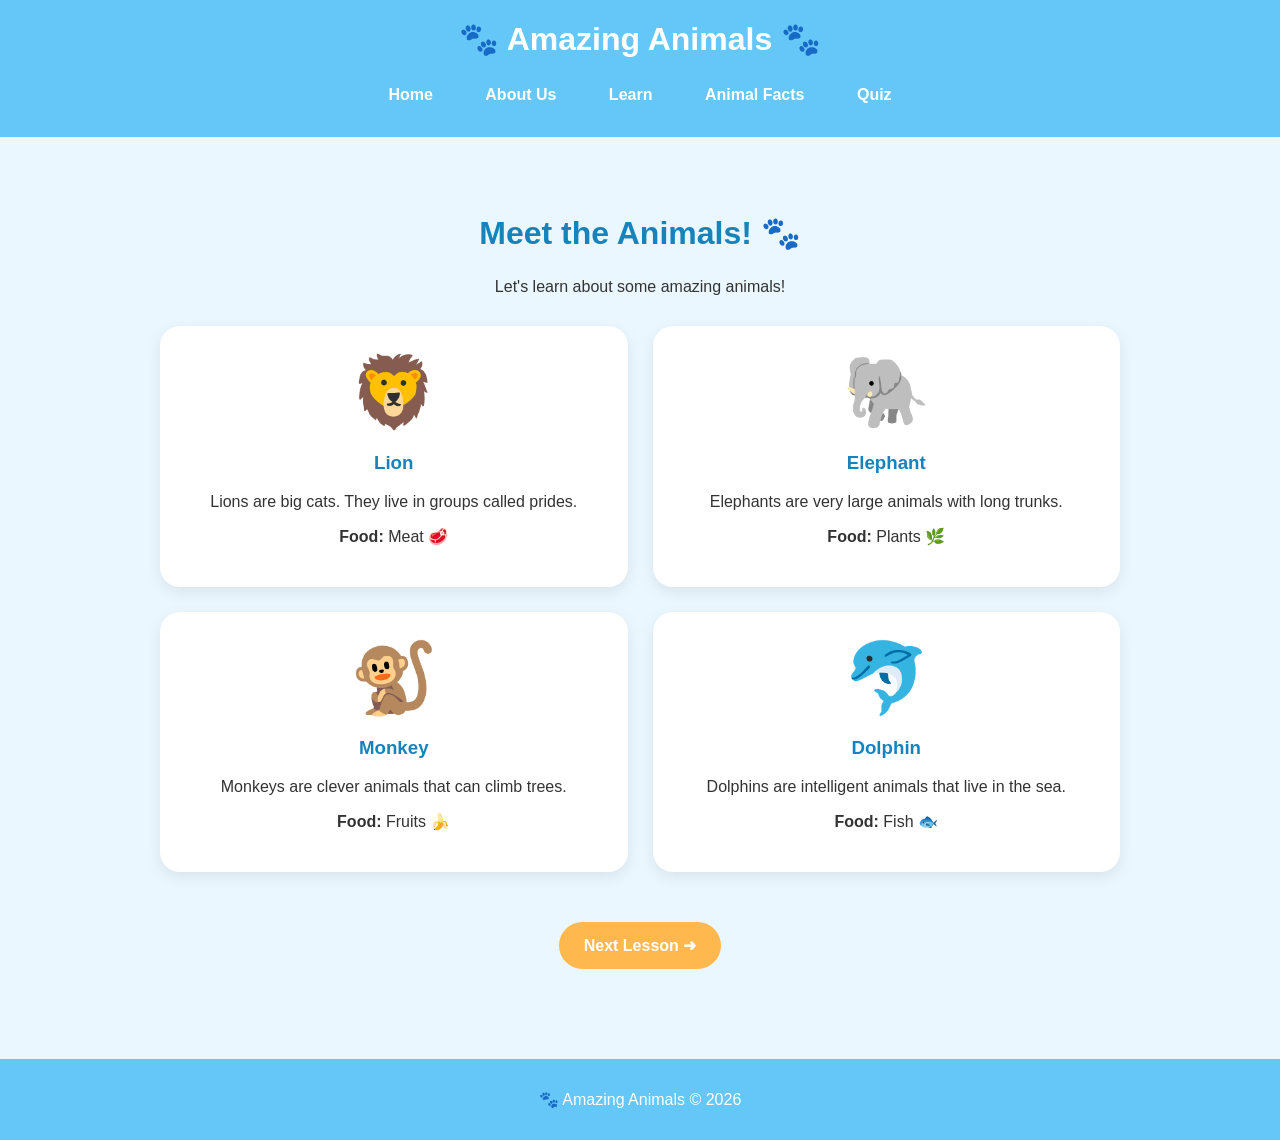
==== animal.html @ 250c2335 "Add files via upload" ====
<!DOCTYPE html>
<html lang="en">
<head>
    <meta charset="UTF-8">
    <meta name="viewport" content="width=device-width, initial-scale=1.0">
    <title>Learn About Animals</title>
    <link rel="stylesheet" href="style.css">
</head>

<body>

<header>
    <h1>🐾 Amazing Animals 🐾</h1>

    <nav>
        <a href="index.html">Home</a>
        <a href="about.html">About Us</a>
        <a href="animal.html">Learn</a>
        <a href="animal_facts.html">Animal Facts</a>
        <a href="quiz.html">Quiz</a>
    </nav>
</header>

<section class="page">

    <h2>Meet the Animals! 🐾</h2>

    <p class="intro">
        Let's learn about some amazing animals!
    </p>

    <div class="animal-grid">

        <div class="animal-card">
            <div class="animal-emoji">🦁</div>
            <h3>Lion</h3>
            <p>Lions are big cats. They live in groups called prides.</p>
            <p><strong>Food:</strong> Meat 🥩</p>
        </div>

        <div class="animal-card">
            <div class="animal-emoji">🐘</div>
            <h3>Elephant</h3>
            <p>Elephants are very large animals with long trunks.</p>
            <p><strong>Food:</strong> Plants 🌿</p>
        </div>

        <div class="animal-card">
            <div class="animal-emoji">🐒</div>
            <h3>Monkey</h3>
            <p>Monkeys are clever animals that can climb trees.</p>
            <p><strong>Food:</strong> Fruits 🍌</p>
        </div>

        <div class="animal-card">
            <div class="animal-emoji">🐬</div>
            <h3>Dolphin</h3>
            <p>Dolphins are intelligent animals that live in the sea.</p>
            <p><strong>Food:</strong> Fish 🐟</p>
        </div>

    </div>

    <a href="animal_facts.html" class="button">
        Next Lesson ➜
    </a>

</section>

<footer>
    <p>🐾 Amazing Animals © 2026</p>
</footer>

</body>
</html>
---- style.css ----
* {
    box-sizing: border-box;
}

body {
    margin: 0;
    font-family: Arial, sans-serif;
    background-color: #eaf7ff;
    color: #333;
}

header {
    background-color: #65c7f7;
    padding: 20px;
    text-align: center;
}

header h1 {
    color: white;
    margin: 0 0 15px;
    font-size: 32px;
}

nav a {
    display: inline-block;
    color: white;
    text-decoration: none;
    margin: 5px 10px;
    padding: 8px 14px;
    border-radius: 20px;
    font-weight: bold;
}

nav a:hover {
    background-color: white;
    color: #2196d2;
}


/* HOME */

.hero {
    text-align: center;
    padding: 80px 20px;
    background-color: #d9f3ff;
}

.hero h2 {
    font-size: 38px;
    color: #1683bd;
}

.hero p {
    max-width: 650px;
    margin: 20px auto;
    font-size: 18px;
    line-height: 1.6;
}

.button {
    display: inline-block;
    margin-top: 20px;
    padding: 14px 25px;
    background-color: #ffb84d;
    color: white;
    text-decoration: none;
    border-radius: 25px;
    font-weight: bold;
}

.button:hover {
    background-color: #ff9f1c;
}


/* CARDS */

.cards {
    display: flex;
    justify-content: center;
    gap: 25px;
    padding: 50px 20px;
    flex-wrap: wrap;
}

.card {
    background-color: white;
    width: 250px;
    padding: 25px;
    text-align: center;
    border-radius: 20px;
    box-shadow: 0 5px 15px rgba(0,0,0,0.1);
}

.emoji {
    font-size: 55px;
}


/* GENERAL PAGE */

.page {
    max-width: 1000px;
    margin: auto;
    padding: 50px 20px;
    text-align: center;
}

.page h2 {
    color: #1683bd;
    font-size: 32px;
}

.about-box {
    background-color: white;
    padding: 30px;
    border-radius: 20px;
    text-align: left;
    line-height: 1.7;
    box-shadow: 0 5px 15px rgba(0,0,0,0.08);
}


/* ANIMALS */

.animal-grid {
    display: grid;
    grid-template-columns: repeat(2, 1fr);
    gap: 25px;
    margin-top: 30px;
    margin-bottom: 30px;
}

.animal-card {
    background-color: white;
    padding: 25px;
    border-radius: 20px;
    box-shadow: 0 5px 15px rgba(0,0,0,0.08);
}

.animal-emoji {
    font-size: 70px;
}

.animal-card h3 {
    color: #1683bd;
}


/* FACTS */

.fact-box {
    background-color: white;
    margin: 20px auto;
    padding: 20px;
    border-radius: 20px;
    max-width: 700px;
    box-shadow: 0 5px 15px rgba(0,0,0,0.08);
}

.fact-box h3 {
    color: #1683bd;
}

.lesson-complete {
    margin-top: 40px;
    padding: 30px;
    background-color: #fff4cf;
    border-radius: 20px;
}


/* QUIZ */

.quiz-container {
    max-width: 850px;
    margin: auto;
    padding: 40px 20px;
}

.quiz-container h2 {
    text-align: center;
    color: #1683bd;
    font-size: 35px;
}

.quiz-container > p {
    text-align: center;
}

.question {
    background-color: white;
    margin: 25px 0;
    padding: 25px;
    border-radius: 20px;
    box-shadow: 0 5px 15px rgba(0,0,0,0.08);
}

.question h3 {
    color: #1683bd;
}

.question label {
    display: block;
    background-color: #f0f9ff;
    margin: 10px 0;
    padding: 13px;
    border-radius: 12px;
    cursor: pointer;
}

.question label:hover {
    background-color: #d8f1ff;
}

.question input {
    margin-right: 10px;
}

button {
    border: none;
    padding: 14px 25px;
    margin: 10px;
    border-radius: 25px;
    background-color: #65c7f7;
    color: white;
    font-size: 16px;
    font-weight: bold;
    cursor: pointer;
}

button:hover {
    background-color: #1683bd;
}


/* RESULT */

#result {
    margin: 25px auto;
    padding: 20px;
    border-radius: 15px;
    font-size: 20px;
    font-weight: bold;
    text-align: center;
    transition: 0.3s;
}


/* FOOTER */

footer {
    background-color: #65c7f7;
    color: white;
    text-align: center;
    padding: 15px;
    margin-top: 40px;
}


/* RESPONSIVE */

@media (max-width: 600px) {

    header h1 {
        font-size: 25px;
    }

    nav a {
        margin: 3px;
        font-size: 14px;
    }

    .hero h2 {
        font-size: 28px;
    }

    .animal-grid {
        grid-template-columns: 1fr;
    }

    .cards {
        flex-direction: column;
        align-items: center;
    }

    .card {
        width: 90%;
    }
}
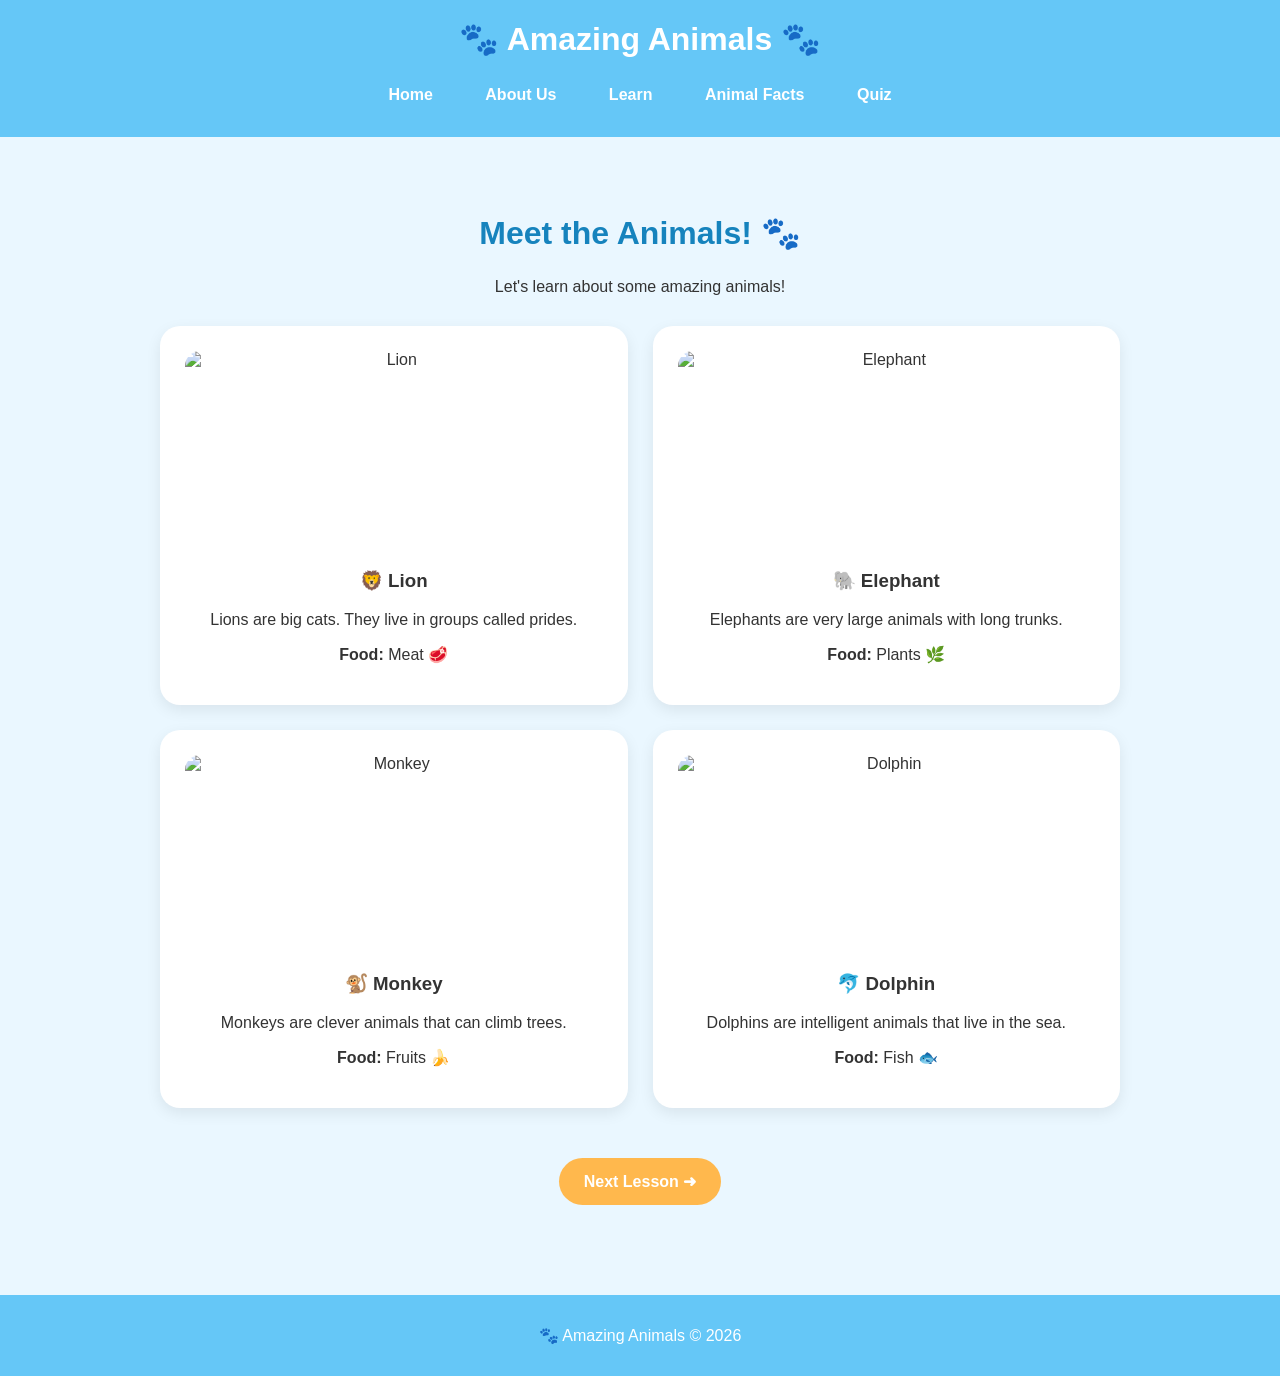
==== commit f1832b69: "Add files via upload" ====
--- a/animal.html
+++ b/animal.html
@@ -31,33 +31,65 @@
 
     <div class="animal-grid">
 
-        <div class="animal-card">
-            <div class="animal-emoji">🦁</div>
-            <h3>Lion</h3>
-            <p>Lions are big cats. They live in groups called prides.</p>
-            <p><strong>Food:</strong> Meat 🥩</p>
-        </div>
+       <div class="animal-card">
+
+    <img src="images/lion.jpg" alt="Lion">
+
+    <h3>🦁 Lion</h3>
+
+    <p>
+        Lions are big cats.
+        They live in groups called prides.
+    </p>
+
+    <p><strong>Food:</strong> Meat 🥩</p>
+
+</div>
 
         <div class="animal-card">
-            <div class="animal-emoji">🐘</div>
-            <h3>Elephant</h3>
-            <p>Elephants are very large animals with long trunks.</p>
-            <p><strong>Food:</strong> Plants 🌿</p>
-        </div>
+
+    <img src="images/elephant.jpg" alt="Elephant">
+
+    <h3>🐘 Elephant</h3>
+
+    <p>
+        Elephants are very large animals
+        with long trunks.
+    </p>
+
+    <p><strong>Food:</strong> Plants 🌿</p>
+
+</div>
 
         <div class="animal-card">
-            <div class="animal-emoji">🐒</div>
-            <h3>Monkey</h3>
-            <p>Monkeys are clever animals that can climb trees.</p>
-            <p><strong>Food:</strong> Fruits 🍌</p>
-        </div>
+
+    <img src="images/punch.jpg" alt="Monkey">
+
+    <h3>🐒 Monkey</h3>
+
+    <p>
+        Monkeys are clever animals
+        that can climb trees.
+    </p>
+
+    <p><strong>Food:</strong> Fruits 🍌</p>
+
+</div>
 
         <div class="animal-card">
-            <div class="animal-emoji">🐬</div>
-            <h3>Dolphin</h3>
-            <p>Dolphins are intelligent animals that live in the sea.</p>
-            <p><strong>Food:</strong> Fish 🐟</p>
-        </div>
+
+    <img src = "images/dolphin.jpg" alt="Dolphin">
+
+    <h3>🐬 Dolphin</h3>
+
+    <p>
+        Dolphins are intelligent animals
+        that live in the sea.
+    </p>
+
+    <p><strong>Food:</strong> Fish 🐟</p>
+
+</div>
 
     </div>
 
--- a/style.css
+++ b/style.css
@@ -142,9 +142,15 @@
     font-size: 70px;
 }
 
-.animal-card h3 {
-    color: #1683bd;
-}
+.animal-card img {
+    width: 100%;
+    height: 200px;
+    object-fit: cover;
+    border-radius: 15px;
+    display: block;
+    margin-bottom: 15px;
+}
+
 
 
 /* FACTS */
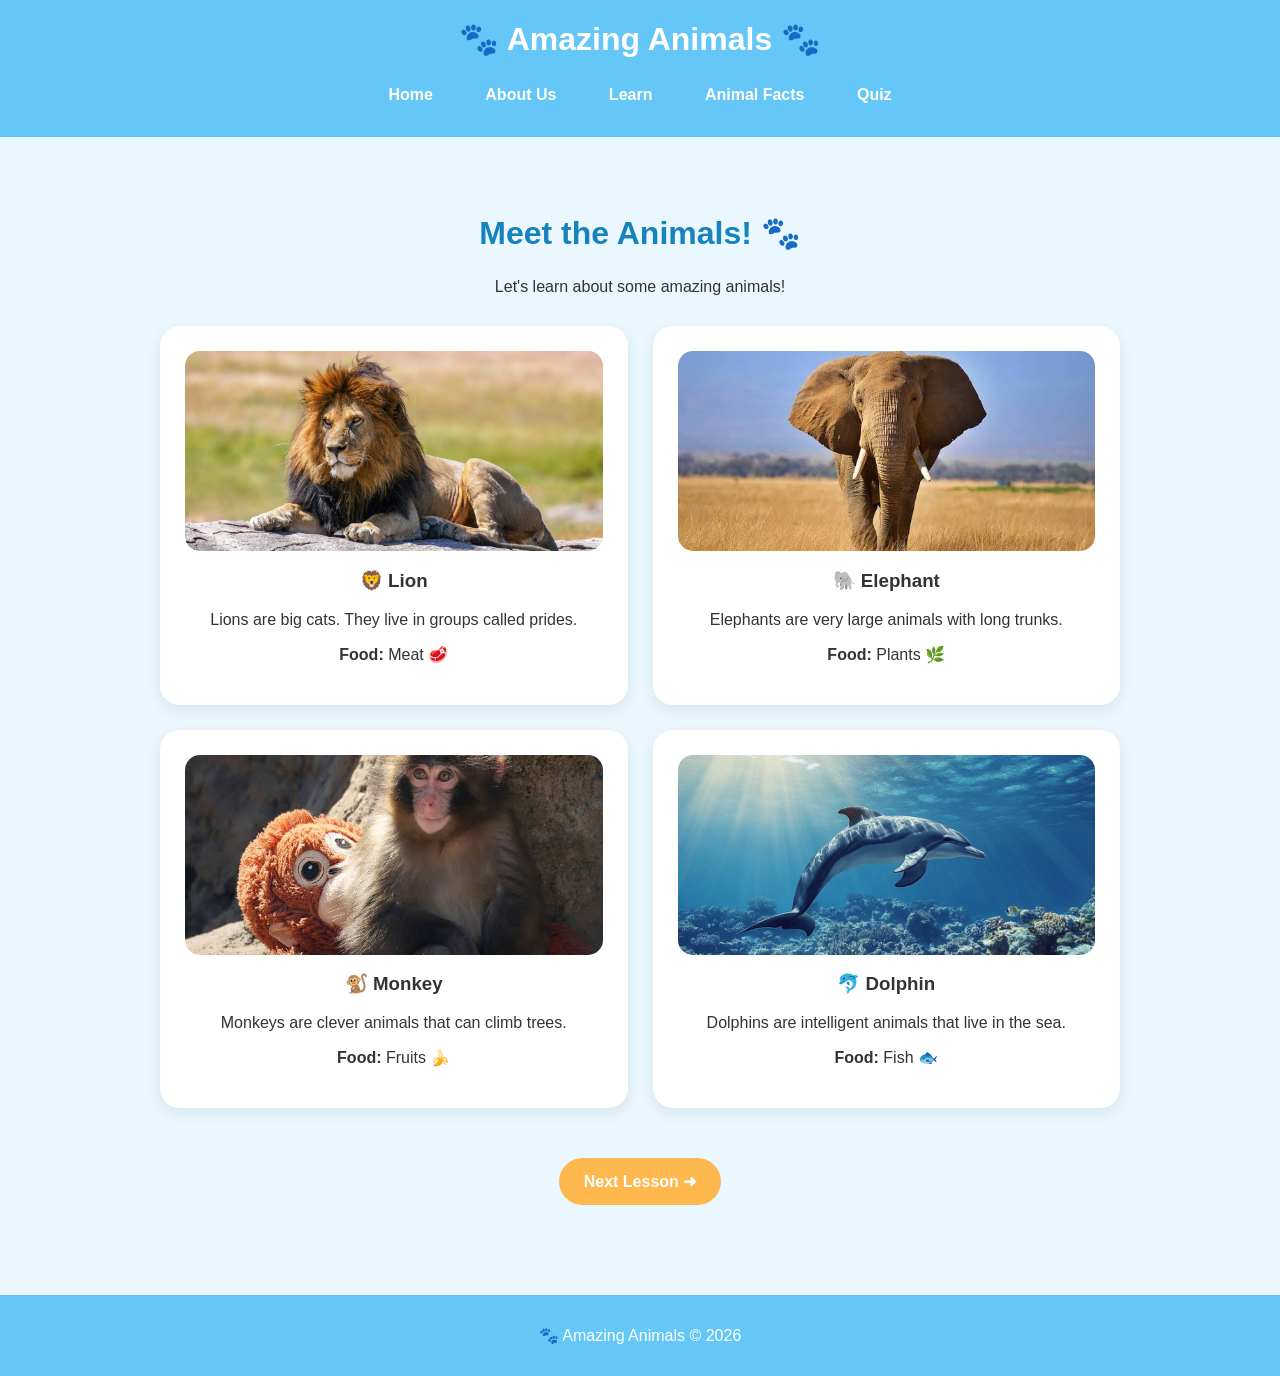
==== commit 4d7af6b2: "Update animal.html" ====
--- a/animal.html
+++ b/animal.html
@@ -33,7 +33,7 @@
 
        <div class="animal-card">
 
-    <img src="images/lion.jpg" alt="Lion">
+    <img src="lion.jpg" alt="Lion">
 
     <h3>🦁 Lion</h3>
 
@@ -48,7 +48,7 @@
 
         <div class="animal-card">
 
-    <img src="images/elephant.jpg" alt="Elephant">
+    <img src="elephant.jpg" alt="Elephant">
 
     <h3>🐘 Elephant</h3>
 
@@ -63,7 +63,7 @@
 
         <div class="animal-card">
 
-    <img src="images/punch.jpg" alt="Monkey">
+    <img src="punch.jpg" alt="Monkey">
 
     <h3>🐒 Monkey</h3>
 
@@ -78,7 +78,7 @@
 
         <div class="animal-card">
 
-    <img src = "images/dolphin.jpg" alt="Dolphin">
+    <img src = "dolphin.jpg" alt="Dolphin">
 
     <h3>🐬 Dolphin</h3>
 
@@ -104,4 +104,4 @@
 </footer>
 
 </body>
-</html>+</html>
--- a/style.css
+++ b/style.css
@@ -156,16 +156,34 @@
 /* FACTS */
 
 .fact-box {
-    background-color: white;
-    margin: 20px auto;
-    padding: 20px;
+    background-color: #65c7f7;
+    margin: 25px auto;
+    padding: 25px;
     border-radius: 20px;
     max-width: 700px;
     box-shadow: 0 5px 15px rgba(0,0,0,0.08);
+    text-align: center;
+}
+
+.fact-box img {
+    width: 100%;
+    max-width: 350px;
+    height: 220px;
+    object-fit: cover;
+    border-radius: 15px;
+    display: block;
+    margin: 0 auto 15px;
 }
 
 .fact-box h3 {
-    color: #1683bd;
+    color: rgb(237, 240, 242);
+    font-size: 24px;
+    margin: 10px 0;
+}
+
+.fact-box p {
+    font-size: 17px;
+    line-height: 1.6;
 }
 
 .lesson-complete {
